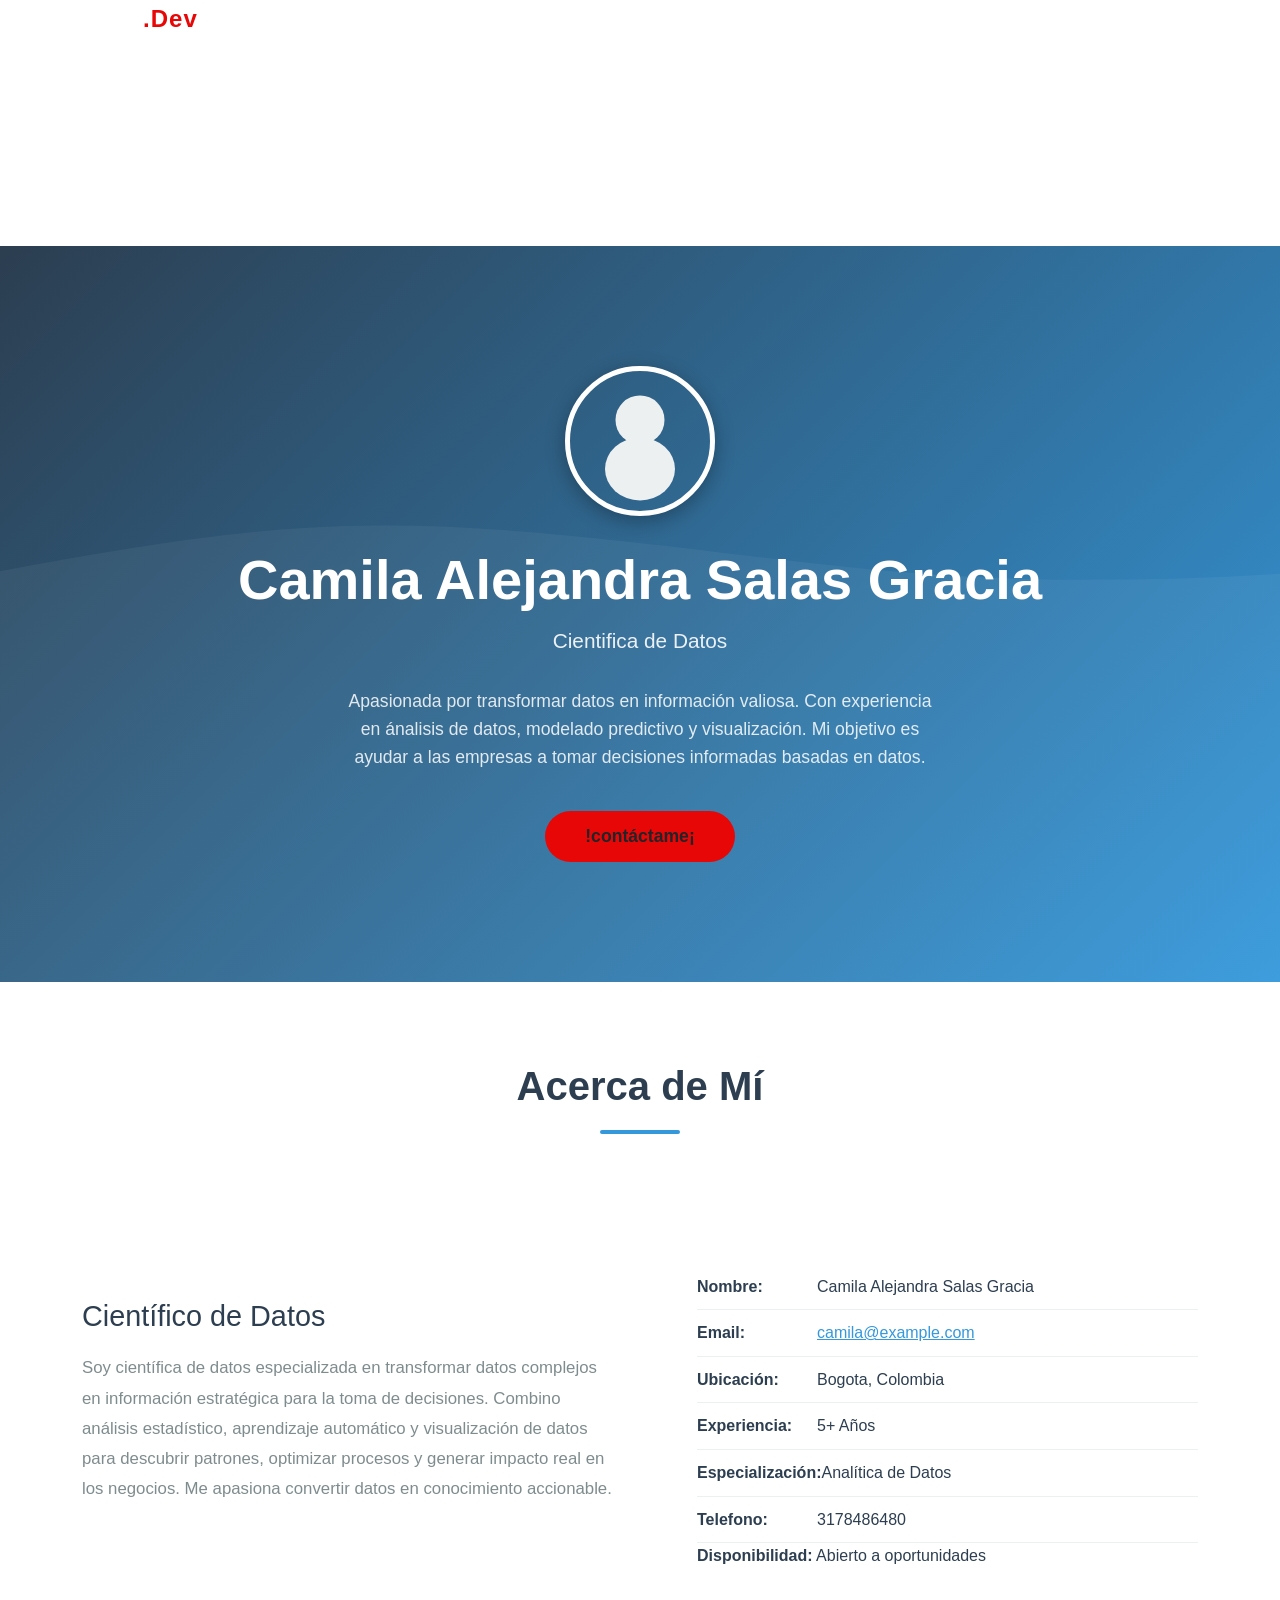
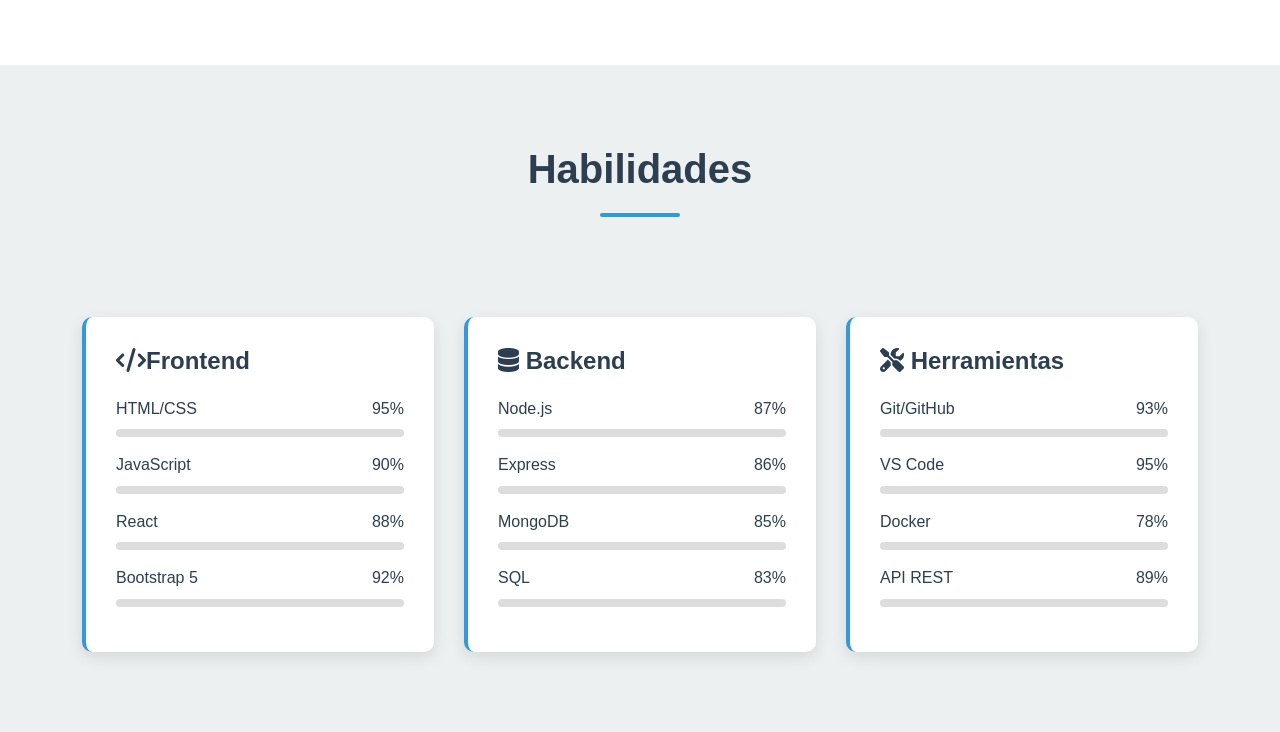
==== Portafolio/portafolio.html @ 2c5fccf3 "Fix. Actualización avances talleres 04/03/2026 18:20" ====
<!DOCTYPE html>
<html lang="es">
<head>
    <meta charset="UTF-8">
    <meta name="viewport" content="width=device-width, initial-scale=1.0">
    <title>Portafolio CV - Cientifico de Datos</title>
    
    <!-- Booststrap 5 css -->
    <link href="https://cdnjs.cloudflare.com/ajax/libs/bootstrap/5.3.0/css/bootstrap.min.css" rel="stylesheet"
     
   <!-- Font Awesome para iconos --> 
    <link href="https://cdnjs.cloudflare.com/ajax/libs/font-awesome/6.4.0/css/all.min.css" rel="stylesheet"
    
    <!-- Css Personalizado-->
    <link rel="stylesheet" href="styles-portafolio.css"
</head>
<body>
    <!--====================
    BARRA DE NAVEGACION
    ===========-->
    <nav class="navbar.navbar-expand-lg..navbar-dark">
            <div class="container-fluid">
              <a class="navbar-brand" href="#inicio">
                <i class="fas fa-code"></i> Camila <span>.Dev</span>
              </a>
              <button class="navbar-toggler" type="button" data-bs-toggle="collapse" data-bs-target="#navbarNav" aria-controls="navbarNav" aria-expanded="false" aria-label="Toggle navigation">
              <span class="navbar-toggler-icon"></span>
            </button>
           <div class="collapse.navbar-collapse" id="navbarNav">
            <ul class="navbar-nav ms-auto">
                <li class="nav-item">
                    <a href="#inicio" class="nav-link">Inicio</a>
                </li>
                <li class="nav-item">
                    <a href="#acerca" class="nav-link">Acerca de mi</a>
                </li>
                <li class="nav-item">
                    <a href="#habilidades" class="nav-link">Habilidades</a>
                </li>
                <li class="nav-item">
                    <a href="#experiencia" class="nav-link">Experiencia</a>
                </li>
                <li class="nav-item">
                    <a href="#contacto" class="nav-link">Contacto</a>
                </li>
            </ul>
           </div>
        </div>
    </nav>
    <!--====================
    SECCIÓN HEROE
    ===========-->
    <section class="hero" id="inicio">
        <div class="hero-content">
            <svg class="hero-image" viewBox="0 0 200 200" xmlns="http://www.w3.org/2000/svg">
                <rect class="200" height="200" fill="#3498db"/>
                <circle cx="100" cy="70" r="35" fill="#ecf0f1"/>
                <ellipse cx="100" cy="140" rx="50" ry="45" fill="#ecf0f1"/>
            </svg>
            <h1>Camila Alejandra Salas Gracia</h1>
            <p class="subtitle">Cientifica de Datos</p>
            <p class="description">
                Apasionada por transformar datos en información valiosa.
                Con experiencia en ánalisis de datos, modelado predictivo y visualización.
                Mi objetivo es ayudar a las empresas a tomar decisiones informadas basadas en datos.
            </p>
            <a href="#contacto" class="btn btn-primary-custom">!contáctame¡</a>
        </div>
    </section>
    <!-- ========================
     SECCIÓN ACERCA DE MI
    =============================-->
    <section id="acerca" class="about">
      <div class="container">
        <h2 class="section-title">Acerca de Mí</h2>
        <div class="about-content">
          <div class="about-text">
            <h3>Científico de Datos</h3>
            <p>
              Soy científica de datos especializada en transformar datos complejos en información estratégica para la toma de decisiones. Combino análisis estadístico, aprendizaje automático y visualización de datos para descubrir patrones, optimizar procesos y generar impacto real en los negocios. Me apasiona convertir datos en conocimiento accionable.
            </p>
          </div>
          <div>
            <ul class="info-list">
              <li><strong>Nombre:</strong> <span>Camila Alejandra Salas Gracia</span></li>
              <li>
                <strong>Email:</strong>
                <span
                  ><a
                    href="mailto:cami15032066@gmail.com"
                    style="color: var(--secondary-color)"
                    >camila@example.com</a
                  ></span
                >
              </li>
              <li><strong>Ubicación:</strong> <span>Bogota, Colombia</span></li>
              <li><strong>Experiencia:</strong> <span>5+ Años</span></li>
              <li>
                <strong>Especialización:</strong>
                <span>Analítica de Datos</span>
              </li>
              <li>
                <strong>Telefono:</strong> 
                <span>3178486480</span></li>
                </li>
                <strong>Disponibilidad:</strong>
                <span>Abierto a oportunidades</span>
              </li>
            </ul>
          </div>
        </div>
      </div>
    </section>

    <!-- ========================
     SECCIÓN HABILIDADES
    =============================-->
    <section id="habilidades" class="skills">
        <div class="container">
            <h2 class="section-title">Habilidades</h2>
            <div class="skills-grid">
                <!--Frontend-->
                <div class="skill-card" data-skill="frontend">
                    <h4><i class="fas fa-code"></i>Frontend</h4>
                    <div class="skill-item">
                        <div class="skill-name">
                            <span>HTML/CSS</span>
                            <span>95%</span>
                        </div>
                        <div class="skill-bar">
                            <div class="skill-progress" style="--target: 95%"></div>
                        </div>
                    </div>
                    <div class="skill-item">
                        <div class="skill-name">
                            <span>JavaScript</span>
                            <span>90%</span>
                        </div>
                        <div class="skill-bar">
                            <div class="skill-progress" style="--target: 90%"></div>
                        </div>
                    </div>
                    <div class="skill-item">
                        <div class="skill-name">
                            <span>React</span>
                            <span>88%</span>
                        </div>
                        <div class="skill-bar">
                            <div class="skill-progress" style="--target: 88%"></div>
                        </div>
                    </div>
                    <div class="skill-item">
                        <div class="skill-name">
                            <span>Bootstrap 5</span>
                            <span>92%</span>
                        </div>
                        <div class="skill-bar">
                            <div class="skill-progress" style="--target: 92%"></div>
                        </div>
                    </div>
                </div>

                <!--Backend-->
                <!-- Backend -->
                <div class="skill-card" data-skill="backend">
                    <h4><i class="fas fa-database"></i> Backend</h4>
                    <div class="skill-item">
                        <div class="skill-name">
                            <span>Node.js</span>
                            <span>87%</span>
                        </div>
                        <div class="skill-bar">
                            <div class="skill-progress" style="--target: 87%"></div>
                        </div>
                    </div>
                    <div class="skill-item">
                        <div class="skill-name">
                            <span>Express</span>
                            <span>86%</span>
                        </div>
                        <div class="skill-bar">
                            <div class="skill-progress" style="--target: 86%"></div>
                        </div>
                    </div>
                    <div class="skill-item">
                        <div class="skill-name">
                            <span>MongoDB</span>
                            <span>85%</span>
                        </div>
                        <div class="skill-bar">
                            <div class="skill-progress" style="--target: 85%"></div>
                        </div>
                    </div>
                    <div class="skill-item">
                        <div class="skill-name">
                            <span>SQL</span>
                            <span>83%</span>
                        </div>
                        <div class="skill-bar">
                            <div class="skill-progress" style="--target: 83%"></div>
                        </div>
                    </div>
                </div>

                <!-- Herramientas -->
                <div class="skill-card" data-skill="tools">
                    <h4><i class="fas fa-tools"></i> Herramientas</h4>
                    <div class="skill-item">
                        <div class="skill-name">
                            <span>Git/GitHub</span>
                            <span>93%</span>
                        </div>
                        <div class="skill-bar">
                            <div class="skill-progress" style="--target: 93%"></div>
                        </div>
                    </div>
                    <div class="skill-item">
                        <div class="skill-name">
                            <span>VS Code</span>
                            <span>95%</span>
                        </div>
                        <div class="skill-bar">
                            <div class="skill-progress" style="--target: 95%"></div>
                        </div>
                    </div>
                    <div class="skill-item">
                        <div class="skill-name">
                            <span>Docker</span>
                            <span>78%</span>
                        </div>
                        <div class="skill-bar">
                            <div class="skill-progress" style="--target: 78%"></div>
                        </div>
                    </div>
                    <div class="skill-item">
                        <div class="skill-name">
                            <span>API REST</span>
                            <span>89%</span>
                        </div>
                        <div class="skill-bar">
                            <div class="skill-progress" style="--target: 89%"></div>
                        </div>
                    </div>
                </div>
            </div>
        </div>
    </section>

    <!-- Bootstrap 5 JS -->
    <script src="https://cdnjs.cloudflare.com/ajax/libs/bootstrap/5.3.0/js/bootstrap.bundle.min.js"></script>
    <!-- Script Personalizado -->
    <script src="script-portafolio.js"></script>
 
  </body>
</html>
---- Portafolio/styles-portafolio.css ----
/*===========================
VARIABLES Y ESTILOS PEPRSONALIS¿ZADOS
=====================*/
:root{
    --primary-color:#2c3e50;
    --secondary-color:#3498db;
    --accent-color:#e80707;
    --light-bg:#ecf0f1;
    --text-dark:#2c3e50;
    --text-light:#7f8c8d;
}

*{
    margin:0;
    padding:0;
    box-sizing:border-box;
}

body{
    font-family: 'Segoe UI', Tahoma, Geneva, Verdana, sans-serif;
    color: var(--text-dark);
    line-height: 1.6;
}

/*=============
BARRA DE NAVEGACION
*/
.navbar{
    background: linear-gradient(135deg, var(--primary-color)0%, var(--secondary-color)100%);
    box-shadow: 0 2px 10px rgba(198, 152, 152, 0.1);
    position: sticky;
    top:0;
    z-index: 1000;
}

.navbar-brand{
    font-weight: 700;
    font-size: 1.5rem;
    color: white !important;
    letter-spacing: 1px;
}

.navbar-brand span{
    color: var(--accent-color);
}

.navbar-nav .nav-link{
    color: rgba(255,255,255,0.8) !important;
    margin-left: 1rem;
    font-weight: 500;
    transition: color 0.3s ease;
}

.navbar-nav .nav-link:hover{
    color: var(--accent-color) !important;
}

/*======================
SECCIÓN HEROE (PORTADA)
*/

.hero {
    background: linear-gradient(135deg, var(--primary-color) 0%, var(--secondary-color) 100%);
    color: white;
    padding: 120px 0;
    text-align: center;
    position: relative;
    overflow: hidden;
}

.hero::before {
    content: '';
    position: absolute;
    top: 0;
    left: 0;
    right: 0;
    bottom: 0;
    background: url('data:image/svg+xml,<svg xmlns="http://www.w3.org/2000/svg" viewBox="0 0 1440 320"><path fill="rgba(255,255,255,0.1)" fill-opacity="1" d="M0,96L48,112C96,128,192,160,288,160C384,160,480,128,576,122.7C672,117,768,139,864,144C960,149,1056,139,1152,128C1248,117,1344,107,1392,101.3L1440,96L1440,320L1392,320C1344,320,1248,320,1152,320C1056,320,960,320,864,320C768,320,672,320,576,320C480,320,384,320,288,320C192,320,96,320,48,320L0,320Z"></path></svg>') no-repeat bottom;
    background-size: cover;
    opacity: 0.5;
}

.hero-content {
    position: relative;
    z-index: 2;
}

.hero-image {
    width: 150px;
    height: 150px;
    border-radius: 50%;
    border: 5px solid white;
    margin: 0 auto 30px;
    object-fit: cover;
    box-shadow: 0 5px 20px rgba(0, 0, 0, 0.3);
    animation: slideDown 0.8s ease-out;
}

.hero h1 {
    font-size: 3.5rem;
    font-weight: 700;
    margin-bottom: 10px;
    animation: slideDown 0.8s ease-out 0.2s backwards;
}

.hero .subtitle {
    font-size: 1.3rem;
    color: rgba(255, 255, 255, 0.9);
    margin-bottom: 30px;
    animation: slideDown 0.8s ease-out 0.4s backwards;
}

.hero .description {
    font-size: 1.1rem;
    max-width: 600px;
    margin: 0 auto 40px;
    color: rgba(255, 255, 255, 0.85);
    animation: slideDown 0.8s ease-out 0.6s backwards;
}

.btn-primary-custom {
    background-color: var(--accent-color);
    border: none;
    padding: 12px 40px;
    font-size: 1.1rem;
    font-weight: 600;
    border-radius: 50px;
    transition: all 0.3s ease;
    animation: slideDown 0.8s ease-out 0.8s backwards;
}

.btn-primary-custom:hover {
    background-color: #c0392b;
    transform: translateY(-3px);
    box-shadow: 0 10px 20px rgba(0, 0, 0, 0.2);
}
/* ===============================
   ANIMACIONES
   =============================== */
@keyframes slideDown {
    from {
        opacity: 0;
        transform: translateY(-30px);
    }
    to {
        opacity: 1;
        transform: translateY(0);
    }
}

@keyframes fadeInUp {
    from {
        opacity: 0;
        transform: translateY(30px);
    }
    to {
        opacity: 1;
        transform: translateY(0);
    }
}

.fade-in-up {
    animation: fadeInUp 0.8s ease-out;
}

/* ===============================
   SECCIÓN ACERCA DE MI
   =============================== */
   .about{
    padding: 80px 0;
    background-color: #fff;
   }

   .section-title{
    font-size: 2.5rem;
    font-weight: 700;
    margin-bottom: 100px;
    color:var(--primary-color );
    position:relative;
    text-align: center;
   }

   .section-title::after{
    content:'';
    display: block;
    width: 80px;
    height: 4px;
    background-color: var(--secondary-color);
    margin:20px auto 0;
    border-radius: 2px;
   }

   .about-content{
   display: grid;
   grid-template-columns: 1fr 1fr;
   gap:50px;
   align-items: center;
   }

   .about-text h3{
    font-size: 1.8rem;
    color: var(--primary-color);
    margin-bottom: 20px;
   }

   .about-text p{
    font-size: 1.05rem;
    color: var(--text-light);
    margin-bottom: 15px;
    line-height: 1.8;
   }

   .info-list{
    list-style: none;
    margin-top: 30px;
   }

   .info-list li{
  padding: 10px 0;
  border-bottom: 1px solid var(--light-bg  );
  display: flex;
    align-items: center;
   }

   .info-list li:last-child{
    border-bottom: none;
   }

   .info-list strong{
    color:var(--primary-color);
    min-width: 120px;
   }

   /* ===============================
   SECCIÓN HABILIDADES
   =============================== */
.skills {
    padding: 80px 0;
    background-color: var(--light-bg);
}

.skills-grid {
    display: grid;
    grid-template-columns: repeat(auto-fit, minmax(250px, 1fr));
    gap: 30px;
}

.skill-card {
    background: white;
    padding: 30px;
    border-radius: 10px;
    box-shadow: 0 5px 15px rgba(0, 0, 0, 0.1);
    transition: all 0.3s ease;
    border-left: 4px solid var(--secondary-color);
}

.skill-card:hover {
    transform: translateY(-10px);
    box-shadow: 0 15px 30px rgba(0, 0, 0, 0.15);
}

.skill-card h4 {
    color: var(--primary-color);
    margin-bottom: 20px;
    font-weight: 600;
}

.skill-item {
    margin-bottom: 15px;
}

.skill-name {
    display: flex;
    justify-content: space-between;
    margin-bottom: 8px;
    font-weight: 500;
    color: var(--text-dark);
}

.skill-bar {
    background-color: #ddd;
    height: 8px;
    border-radius: 10px;
    overflow: hidden;
}

.skill-progress {
    height: 100%;
    background: linear-gradient(90deg, var(--secondary-color), var(--accent-color));
    width: 0%;
    transition: width 1s ease;
    border-radius: 10px;
}
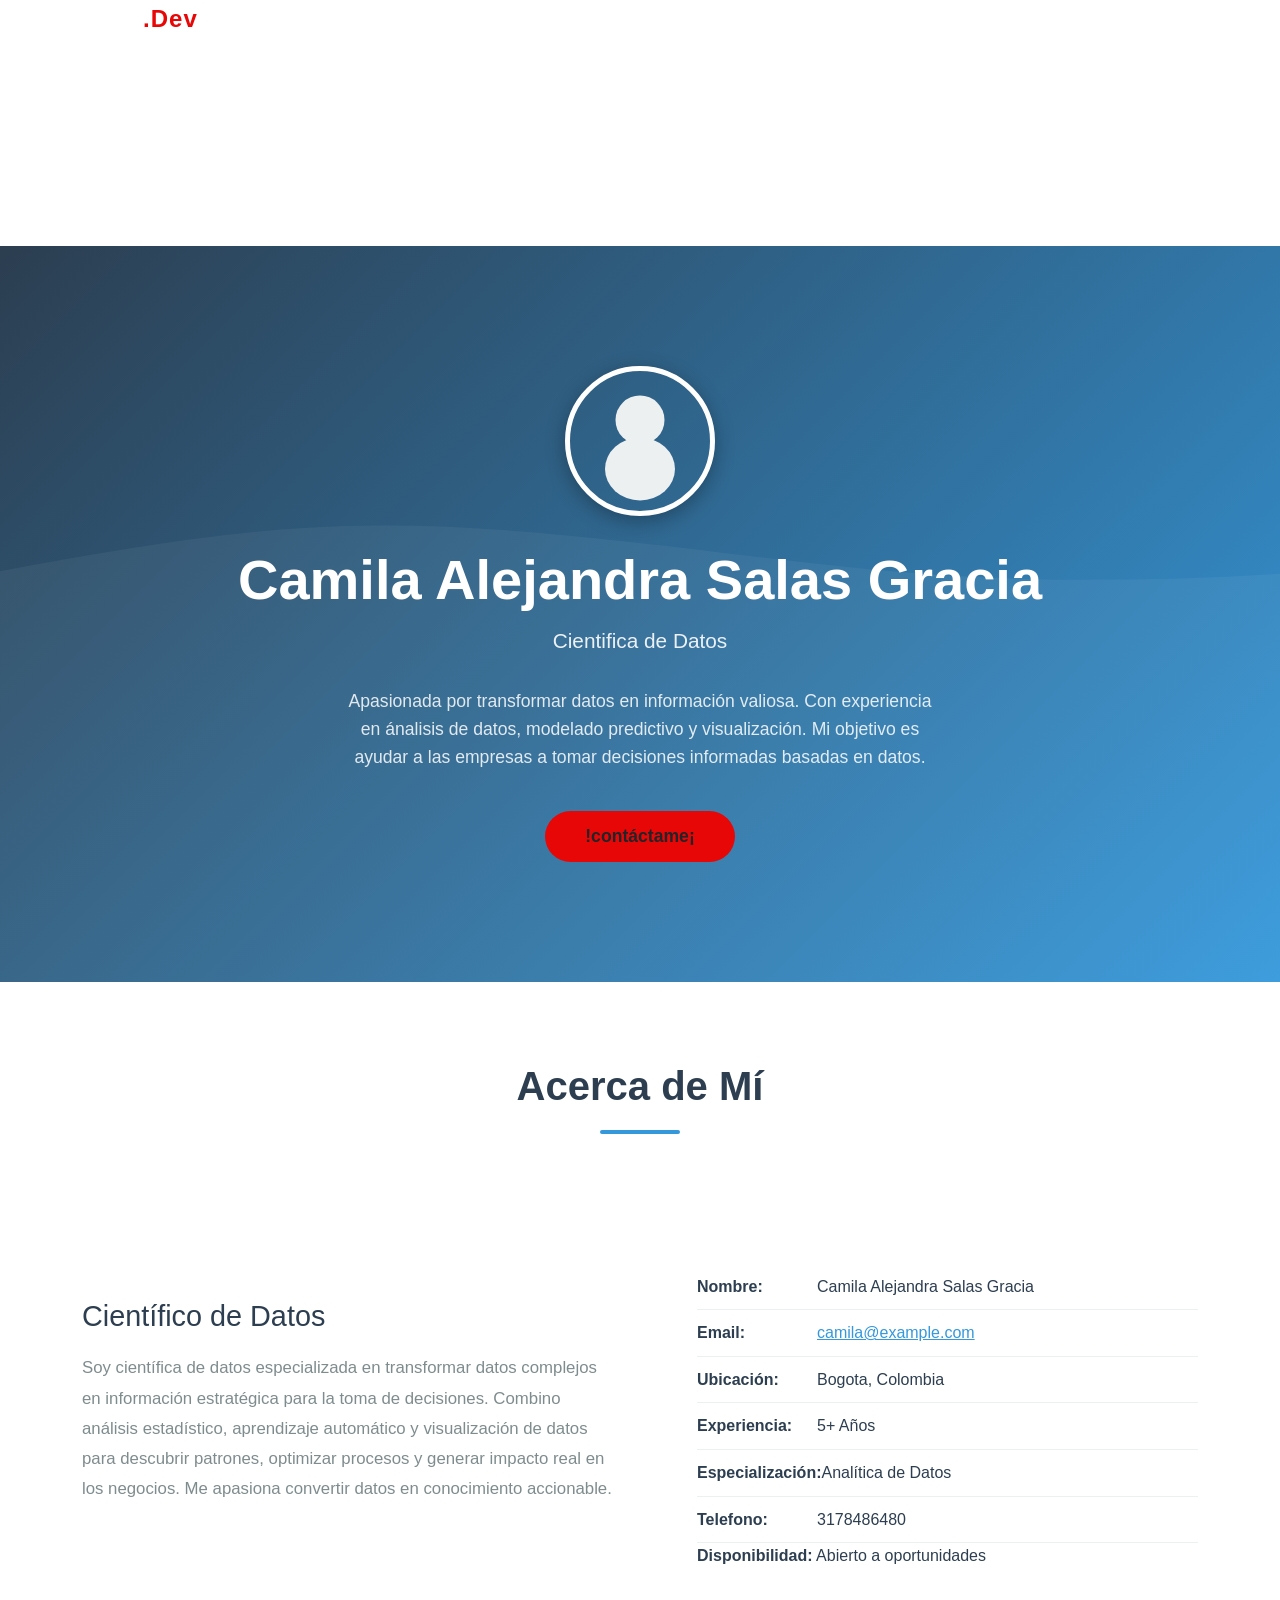
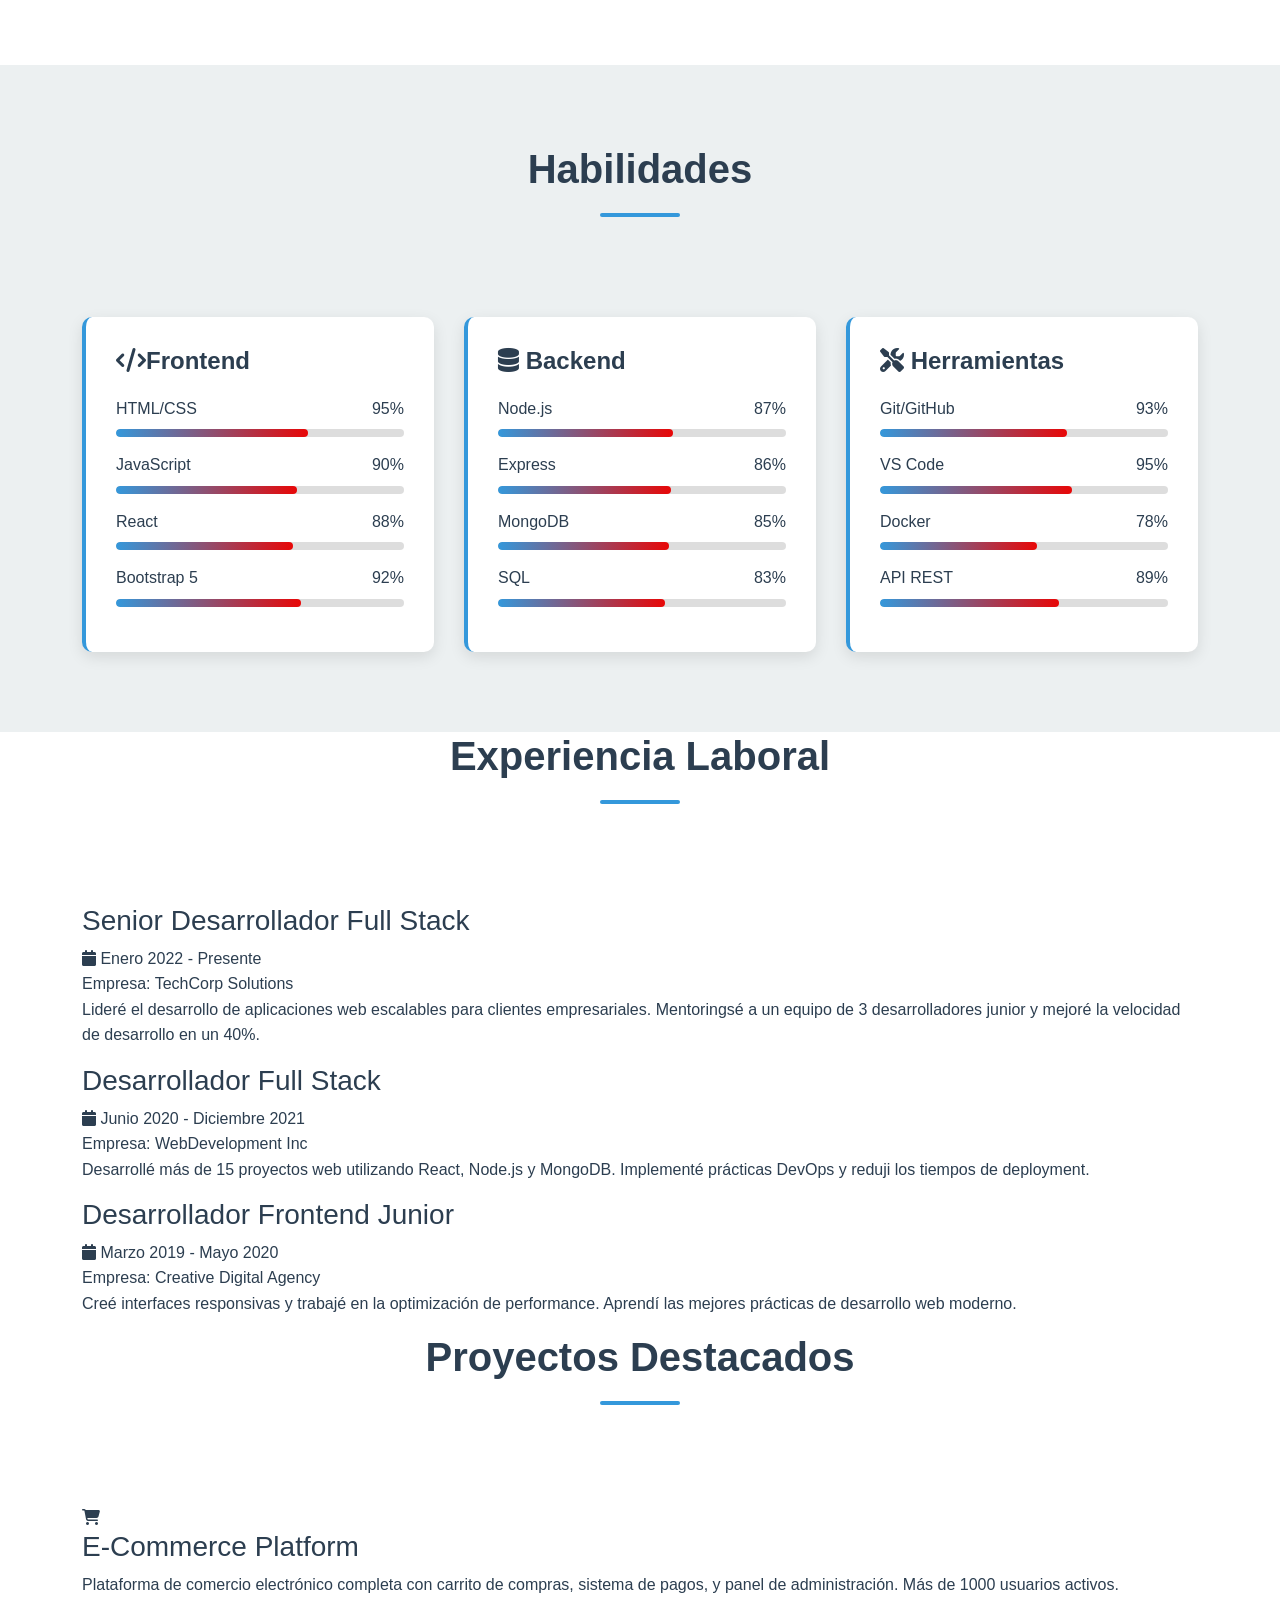
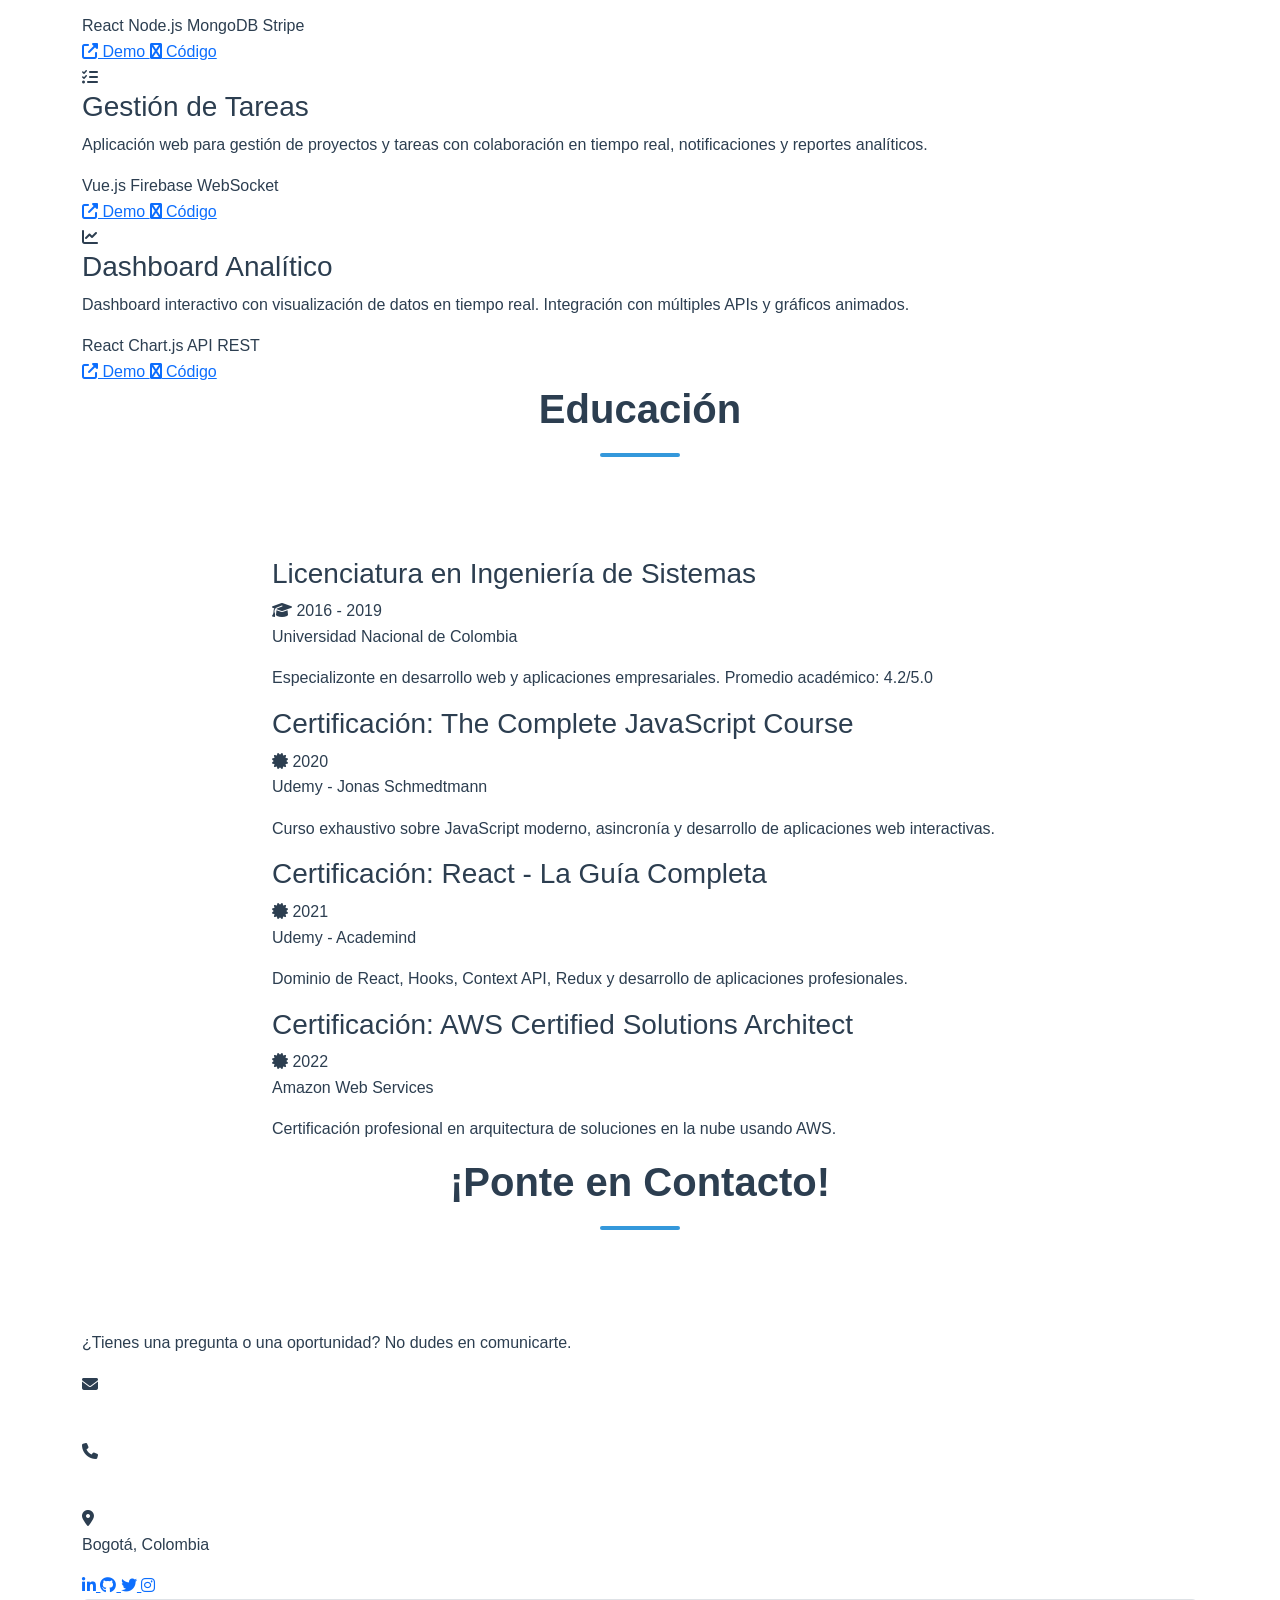
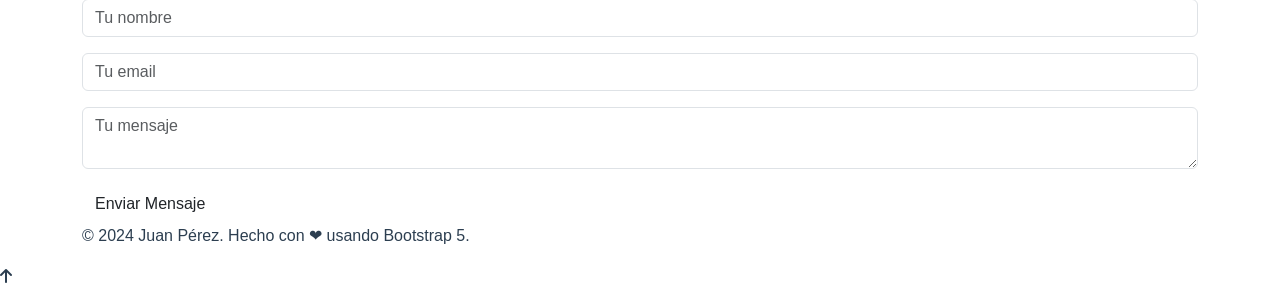
==== commit 98d8e243: "FIX: Actualización retoques Bootstrap y Portafolio 07/03/2026 12:41" ====
--- a/Portafolio/portafolio.html
+++ b/Portafolio/portafolio.html
@@ -4,15 +4,22 @@
     <meta charset="UTF-8">
     <meta name="viewport" content="width=device-width, initial-scale=1.0">
     <title>Portafolio CV - Cientifico de Datos</title>
+
+    <!--Bootstrap 5 CSS-->
+    <link
+      href="https://cdnjs.cloudflare.com/ajax/libs/bootstrap/5.3.0/css/bootstrap.min.css"
+      rel="stylesheet"
+    />
+
+    <!--Font Awesome CSS-->
+    <link
+      href="https://cdnjs.cloudflare.com/ajax/libs/font-awesome/6.4.0/css/all.min.css"
+      rel="stylesheet"
+    />
+
+    <!--Css Personalizado-->
+    <link href="styles-portafolio.css" rel="stylesheet" />
     
-    <!-- Booststrap 5 css -->
-    <link href="https://cdnjs.cloudflare.com/ajax/libs/bootstrap/5.3.0/css/bootstrap.min.css" rel="stylesheet"
-     
-   <!-- Font Awesome para iconos --> 
-    <link href="https://cdnjs.cloudflare.com/ajax/libs/font-awesome/6.4.0/css/all.min.css" rel="stylesheet"
-    
-    <!-- Css Personalizado-->
-    <link rel="stylesheet" href="styles-portafolio.css"
 </head>
 <body>
     <!--====================
@@ -250,6 +257,505 @@
     <script src="https://cdnjs.cloudflare.com/ajax/libs/bootstrap/5.3.0/js/bootstrap.bundle.min.js"></script>
     <!-- Script Personalizado -->
     <script src="script-portafolio.js"></script>
- 
+
+    <!-- ===============================
+         SECCIÓN EXPERIENCIA
+         =============================== -->
+    <section id="experiencia" class="experience">
+        <div class="container">
+            <h2 class="section-title">Experiencia Laboral</h2>
+            <div class="timeline">
+                <!-- Experiencia 1 -->
+                <div class="timeline-item">
+                    <div class="timeline-content">
+                        <h3>Senior Desarrollador Full Stack</h3>
+                        <div class="timeline-date">
+                            <i class="fas fa-calendar"></i> Enero 2022 - Presente
+                        </div>
+                        <p class="timeline-description">
+                            Empresa: TechCorp Solutions<br>
+                            Lideré el desarrollo de aplicaciones web escalables para clientes empresariales. 
+                            Mentoringsé a un equipo de 3 desarrolladores junior y mejoré la velocidad de desarrollo en un 40%.
+                        </p>
+                    </div>
+                </div>
+
+                <!-- Experiencia 2 -->
+                <div class="timeline-item">
+                    <div class="timeline-content">
+                        <h3>Desarrollador Full Stack</h3>
+                        <div class="timeline-date">
+                            <i class="fas fa-calendar"></i> Junio 2020 - Diciembre 2021
+                        </div>
+                        <p class="timeline-description">
+                            Empresa: WebDevelopment Inc<br>
+                            Desarrollé más de 15 proyectos web utilizando React, Node.js y MongoDB. 
+                            Implementé prácticas DevOps y reduji los tiempos de deployment.
+                        </p>
+                    </div>
+                </div>
+
+                <!-- Experiencia 3 -->
+                <div class="timeline-item">
+                    <div class="timeline-content">
+                        <h3>Desarrollador Frontend Junior</h3>
+                        <div class="timeline-date">
+                            <i class="fas fa-calendar"></i> Marzo 2019 - Mayo 2020
+                        </div>
+                        <p class="timeline-description">
+                            Empresa: Creative Digital Agency<br>
+                            Creé interfaces responsivas y trabajé en la optimización de performance. 
+                            Aprendí las mejores prácticas de desarrollo web moderno.
+                        </p>
+                    </div>
+                </div>
+            </div>
+        </div>
+    </section>
+
+    <!-- ===============================
+         SECCIÓN PROYECTOS
+         =============================== -->
+    <section id="proyectos" class="projects">
+        <div class="container">
+            <h2 class="section-title">Proyectos Destacados</h2>
+            <div class="projects-grid">
+                <!-- Proyecto 1 -->
+                <div class="project-card fade-in-up">
+                    <div class="project-image">
+                        <i class="fas fa-shopping-cart"></i>
+                    </div>
+                    <div class="project-content">
+                        <h3>E-Commerce Platform</h3>
+                        <p>
+                            Plataforma de comercio electrónico completa con carrito de compras, 
+                            sistema de pagos, y panel de administración. Más de 1000 usuarios activos.
+                        </p>
+                        <div class="project-tags">
+                            <span class="tag">React</span>
+                            <span class="tag">Node.js</span>
+                            <span class="tag">MongoDB</span>
+                            <span class="tag">Stripe</span>
+                        </div>
+                        <div class="project-links">
+                            <a href="#" title="Ver proyecto">
+                                <i class="fas fa-external-link-alt"></i> Demo
+                            </a>
+                            <a href="#" title="Ver código">
+                                <i class="fas fa-github"></i> Código
+                            </a>
+                        </div>
+                    </div>
+                </div>
+
+                <!-- Proyecto 2 -->
+                <div class="project-card fade-in-up">
+                    <div class="project-image">
+                        <i class="fas fa-tasks"></i>
+                    </div>
+                    <div class="project-content">
+                        <h3>Gestión de Tareas</h3>
+                        <p>
+                            Aplicación web para gestión de proyectos y tareas con colaboración en tiempo real, 
+                            notificaciones y reportes analíticos.
+                        </p>
+                        <div class="project-tags">
+                            <span class="tag">Vue.js</span>
+                            <span class="tag">Firebase</span>
+                            <span class="tag">WebSocket</span>
+                        </div>
+                        <div class="project-links">
+                            <a href="#" title="Ver proyecto">
+                                <i class="fas fa-external-link-alt"></i> Demo
+                            </a>
+                            <a href="#" title="Ver código">
+                                <i class="fas fa-github"></i> Código
+                            </a>
+                        </div>
+                    </div>
+                </div>
+
+                <!-- Proyecto 3 -->
+                <div class="project-card fade-in-up">
+                    <div class="project-image">
+                        <i class="fas fa-chart-line"></i>
+                    </div>
+                    <div class="project-content">
+                        <h3>Dashboard Analítico</h3>
+                        <p>
+                            Dashboard interactivo con visualización de datos en tiempo real. 
+                            Integración con múltiples APIs y gráficos animados.
+                        </p>
+                        <div class="project-tags">
+                            <span class="tag">React</span>
+                            <span class="tag">Chart.js</span>
+                            <span class="tag">API REST</span>
+                        </div>
+                        <div class="project-links">
+                            <a href="#" title="Ver proyecto">
+                                <i class="fas fa-external-link-alt"></i> Demo
+                            </a>
+                            <a href="#" title="Ver código">
+                                <i class="fas fa-github"></i> Código
+                            </a>
+                        </div>
+                    </div>
+                </div>
+            </div>
+        </div>
+    </section>
+
+    <!-- ===============================
+         SECCIÓN EDUCACIÓN
+         =============================== -->
+    <section id="educacion" class="education">
+        <div class="container">
+            <h2 class="section-title">Educación</h2>
+            <div class="row">
+                <div class="col-lg-8 mx-auto">
+                    <!-- Educación 1 -->
+                    <div class="education-item">
+                        <h3>Licenciatura en Ingeniería de Sistemas</h3>
+                        <div class="education-date">
+                            <i class="fas fa-graduation-cap"></i> 2016 - 2019
+                        </div>
+                        <p class="education-school">Universidad Nacional de Colombia</p>
+                        <p>
+                            Especializonte en desarrollo web y aplicaciones empresariales. 
+                            Promedio académico: 4.2/5.0
+                        </p>
+                    </div>
+
+                    <!-- Educación 2 -->
+                    <div class="education-item">
+                        <h3>Certificación: The Complete JavaScript Course</h3>
+                        <div class="education-date">
+                            <i class="fas fa-certificate"></i> 2020
+                        </div>
+                        <p class="education-school">Udemy - Jonas Schmedtmann</p>
+                        <p>
+                            Curso exhaustivo sobre JavaScript moderno, asincronía y desarrollo de aplicaciones web interactivas.
+                        </p>
+                    </div>
+
+                    <!-- Educación 3 -->
+                    <div class="education-item">
+                        <h3>Certificación: React - La Guía Completa</h3>
+                        <div class="education-date">
+                            <i class="fas fa-certificate"></i> 2021
+                        </div>
+                        <p class="education-school">Udemy - Academind</p>
+                        <p>
+                            Dominio de React, Hooks, Context API, Redux y desarrollo de aplicaciones profesionales.
+                        </p>
+                    </div>
+
+                    <!-- Educación 4 -->
+                    <div class="education-item">
+                        <h3>Certificación: AWS Certified Solutions Architect</h3>
+                        <div class="education-date">
+                            <i class="fas fa-certificate"></i> 2022
+                        </div>
+                        <p class="education-school">Amazon Web Services</p>
+                        <p>
+                            Certificación profesional en arquitectura de soluciones en la nube usando AWS.
+                        </p>
+                    </div>
+                </div>
+            </div>
+        </div>
+    </section>
+
+    <!-- ===============================
+         SECCIÓN CONTACTO
+         =============================== -->
+    <section id="contacto" class="contact">
+        <div class="container">
+            <h2 class="section-title">¡Ponte en Contacto!</h2>
+            <p>¿Tienes una pregunta o una oportunidad? No dudes en comunicarte.</p>
+
+            <div class="contact-info">
+                <div class="contact-info-item">
+                    <i class="fas fa-envelope"></i>
+                    <p><a href="mailto:juan@example.com" style="color: white;">juan@example.com</a></p>
+                </div>
+                <div class="contact-info-item">
+                    <i class="fas fa-phone"></i>
+                    <p><a href="tel:+573001234567" style="color: white;">+57 300 123 4567</a></p>
+                </div>
+                <div class="contact-info-item">
+                    <i class="fas fa-map-marker-alt"></i>
+                    <p>Bogotá, Colombia</p>
+                </div>
+            </div>
+
+            <div class="social-links">
+                <a href="#" title="LinkedIn" class="social-link">
+                    <i class="fab fa-linkedin-in"></i>
+                </a>
+                <a href="#" title="GitHub" class="social-link">
+                    <i class="fab fa-github"></i>
+                </a>
+                <a href="#" title="Twitter" class="social-link">
+                    <i class="fab fa-twitter"></i>
+                </a>
+                <a href="#" title="Instagram" class="social-link">
+                    <i class="fab fa-instagram"></i>
+                </a>
+            </div>
+
+            <div class="contact-form">
+                <form id="contactForm">
+                    <div class="mb-3">
+                        <input 
+                            type="text" 
+                            class="form-control" 
+                            id="name" 
+                            placeholder="Tu nombre"
+                            required
+                        >
+                    </div>
+                    <div class="mb-3">
+                        <input 
+                            type="email" 
+                            class="form-control" 
+                            id="email" 
+                            placeholder="Tu email"
+                            required
+                        >
+                    </div>
+                    <div class="mb-3">
+                        <textarea 
+                            class="form-control" 
+                            id="message" 
+                            placeholder="Tu mensaje"
+                            required
+                        ></textarea>
+                    </div>
+                    <button type="submit" class="btn btn-submit">Enviar Mensaje</button>
+                </form>
+            </div>
+        </div>
+    </section>
+
+    <!-- ===============================
+         FOOTER
+         =============================== -->
+    <footer>
+        <div class="container">
+            <p>
+                &copy; 2024 Juan Pérez. Hecho con <span class="heart">❤</span> usando Bootstrap 5.
+            </p>
+        </div>
+    </footer>
+
+    <!-- Back to Top Button -->
+    <div class="back-to-top" id="backToTop">
+        <i class="fas fa-arrow-up"></i>
+    </div>
+
+    <!-- Bootstrap 5 JS -->
+    <script src="https://cdnjs.cloudflare.com/ajax/libs/bootstrap/5.3.0/js/bootstrap.bundle.min.js"></script>
+
+    <!-- JavaScript Personalizado -->
+    <script>
+        // ===============================
+        // VARIABLES GLOBALES
+        // ===============================
+        const backToTopBtn = document.getElementById('backToTop');
+        const skillProgressBars = document.querySelectorAll('.skill-progress');
+        const contactForm = document.getElementById('contactForm');
+
+        // ===============================
+        // BACK TO TOP BUTTON
+        // ===============================
+        window.addEventListener('scroll', () => {
+            if (window.pageYOffset > 300) {
+                backToTopBtn.classList.add('show');
+            } else {
+                backToTopBtn.classList.remove('show');
+            }
+        });
+
+        backToTopBtn.addEventListener('click', () => {
+            window.scrollTo({
+                top: 0,
+                behavior: 'smooth'
+            });
+        });
+
+        // ===============================
+        // ANIMACIÓN DE BARRAS DE HABILIDADES
+        // ===============================
+        const observerOptions = {
+            threshold: 0.5,
+            rootMargin: '0px 0px -100px 0px'
+        };
+
+        const observer = new IntersectionObserver((entries) => {
+            entries.forEach(entry => {
+                if (entry.isIntersecting) {
+                    const progressBar = entry.target;
+                    const targetWidth = progressBar.style.getPropertyValue('--target') || '0';
+                    
+                    // Animar la barra
+                    let currentWidth = 0;
+                    const increment = parseFloat(targetWidth) / 50;
+                    const interval = setInterval(() => {
+                        currentWidth += increment;
+                        if (currentWidth >= parseFloat(targetWidth)) {
+                            currentWidth = parseFloat(targetWidth);
+                            clearInterval(interval);
+                        }
+                        progressBar.style.width = currentWidth + '%';
+                    }, 20);
+                    
+                    observer.unobserve(progressBar);
+                }
+            });
+        }, observerOptions);
+
+        skillProgressBars.forEach(bar => {
+            bar.style.width = '0%';
+            observer.observe(bar);
+        });
+
+        // ===============================
+        // FORMULARIO DE CONTACTO
+        // ===============================
+        contactForm.addEventListener('submit', (e) => {
+            e.preventDefault();
+
+            const name = document.getElementById('name').value;
+            const email = document.getElementById('email').value;
+            const message = document.getElementById('message').value;
+
+            // Validación básica
+            if (!name || !email || !message) {
+                mostrarAlerta('Por favor completa todos los campos', 'warning');
+                return;
+            }
+
+            // Validar email
+            const emailRegex = /^[^\s@]+@[^\s@]+\.[^\s@]+$/;
+            if (!emailRegex.test(email)) {
+                mostrarAlerta('Por favor ingresa un email válido', 'warning');
+                return;
+            }
+
+            // Simular envío de email
+            const btnSubmit = contactForm.querySelector('.btn-submit');
+            const textOriginal = btnSubmit.textContent;
+            btnSubmit.textContent = 'Enviando...';
+            btnSubmit.disabled = true;
+
+            setTimeout(() => {
+                mostrarAlerta('¡Mensaje enviado exitosamente! Nos pondremos en contacto pronto.', 'success');
+                contactForm.reset();
+                btnSubmit.textContent = textOriginal;
+                btnSubmit.disabled = false;
+            }, 1500);
+        });
+
+        // ===============================
+        // FUNCIÓN PARA MOSTRAR ALERTAS
+        // ===============================
+        function mostrarAlerta(mensaje, tipo = 'info') {
+            const alertDiv = document.createElement('div');
+            alertDiv.className = `alert alert-${tipo} alert-dismissible fade show position-fixed`;
+            alertDiv.style.cssText = `
+                top: 100px;
+                right: 20px;
+                z-index: 5000;
+                min-width: 300px;
+            `;
+            alertDiv.textContent = mensaje;
+            alertDiv.innerHTML += '<button type="button" class="btn-close" data-bs-dismiss="alert"></button>';
+
+            document.body.appendChild(alertDiv);
+
+            setTimeout(() => {
+                alertDiv.remove();
+            }, 4000);
+        }
+
+        // ===============================
+        // EFECTO DE FADE-IN AL SCROLL
+        // =============================== */
+        const fadeElements = document.querySelectorAll('.fade-in-up');
+        const fadeObserver = new IntersectionObserver((entries) => {
+            entries.forEach(entry => {
+                if (entry.isIntersecting) {
+                    entry.target.style.opacity = '1';
+                    fadeObserver.unobserve(entry.target);
+                }
+            });
+        }, { threshold: 0.1 });
+
+        fadeElements.forEach(el => {
+            el.style.opacity = '0';
+            el.style.transition = 'opacity 0.8s ease';
+            fadeObserver.observe(el);
+        });
+
+        // ===============================
+        // ACTIVE LINK EN NAVEGACIÓN
+        // ===============================
+        const navLinks = document.querySelectorAll('.navbar-nav .nav-link');
+        const sections = document.querySelectorAll('section[id]');
+
+        window.addEventListener('scroll', () => {
+            let current = '';
+            
+            sections.forEach(section => {
+                const sectionTop = section.offsetTop;
+                const sectionHeight = section.clientHeight;
+                
+                if (window.pageYOffset >= sectionTop - 200) {
+                    current = section.getAttribute('id');
+                }
+            });
+
+            navLinks.forEach(link => {
+                link.classList.remove('active');
+                if (link.getAttribute('href').slice(1) === current) {
+                    link.classList.add('active');
+                }
+            });
+        });
+
+        // ===============================
+        // CERRAR MENÚ MÓVIL AL HACER CLICK
+        // ===============================
+        const navbarToggler = document.querySelector('.navbar-toggler');
+        const navbarCollapse = document.querySelector('.navbar-collapse');
+
+        navLinks.forEach(link => {
+            link.addEventListener('click', () => {
+                if (navbarCollapse.classList.contains('show')) {
+                    navbarToggler.click();
+                }
+            });
+        });
+
+        // ===============================
+        // ANIMACIÓN DE ELEMENTOS AL CARGAR
+        // ===============================
+        window.addEventListener('load', () => {
+            document.body.style.opacity = '0';
+            document.body.style.transition = 'opacity 0.5s ease';
+            
+            setTimeout(() => {
+                document.body.style.opacity = '1';
+            }, 100);
+        });
+
+        // ===============================
+        // LOG EN LA CONSOLA
+        // ===============================
+        console.log('%cBienvenido a mi portafolio', 'font-size: 20px; color: #3498db; font-weight: bold;');
+        console.log('%c¿Te interesa trabajar juntos? Ponte en contacto conmigo', 'font-size: 14px; color: #e74c3c;');
+    </script>
+
   </body>
 </html>
--- a/Portafolio/styles-portafolio.css
+++ b/Portafolio/styles-portafolio.css
@@ -290,4 +290,17 @@
     width: 0%;
     transition: width 1s ease;
     border-radius: 10px;
-}+}
+/* ========================================
+   EFECTO GLOW EN REDES SOCIALES
+   ======================================== */
+
+.social-links a {
+    position: relative;
+    box-shadow: 0 0 20px rgba(0, 0, 0, 0);
+    transition: all 0.3s ease;
+}
+
+.social-links a:hover {
+    box-shadow: 0 0 30px rgba(255, 255, 255, 0.3);
+}
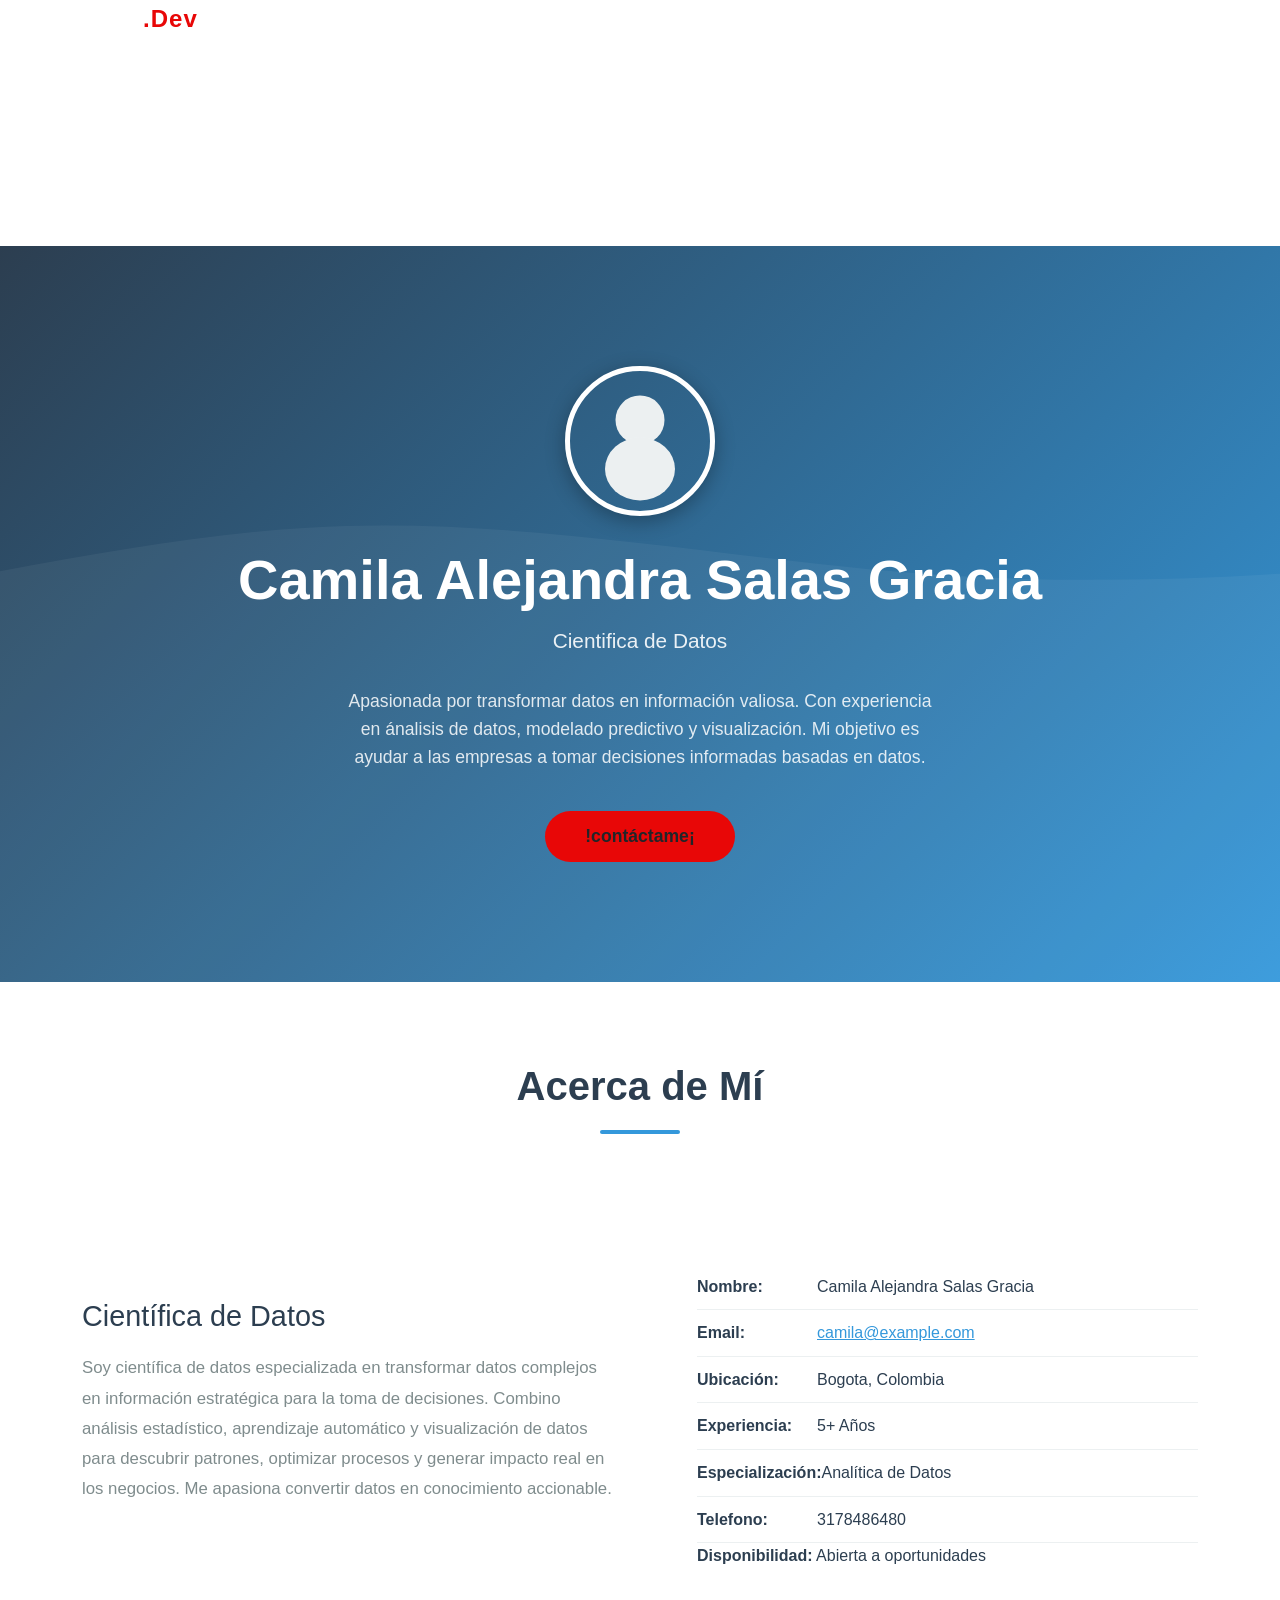
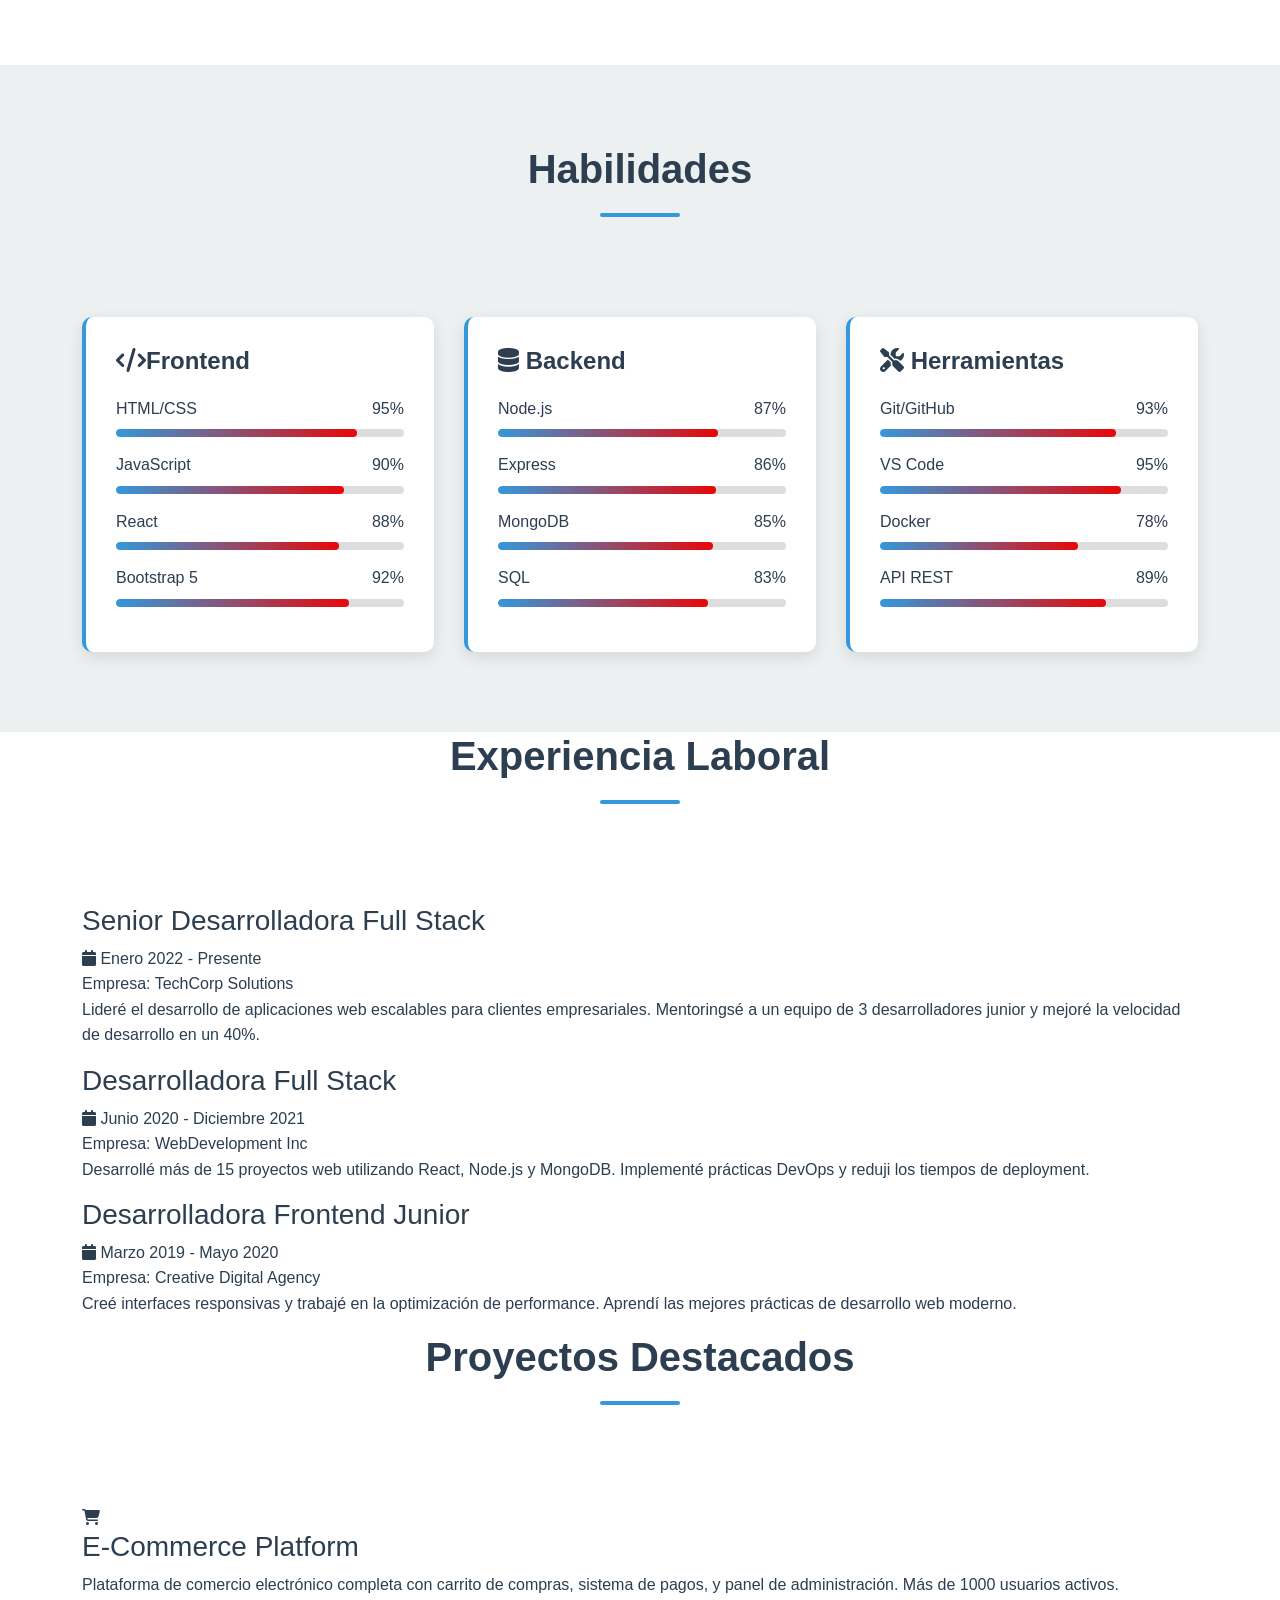
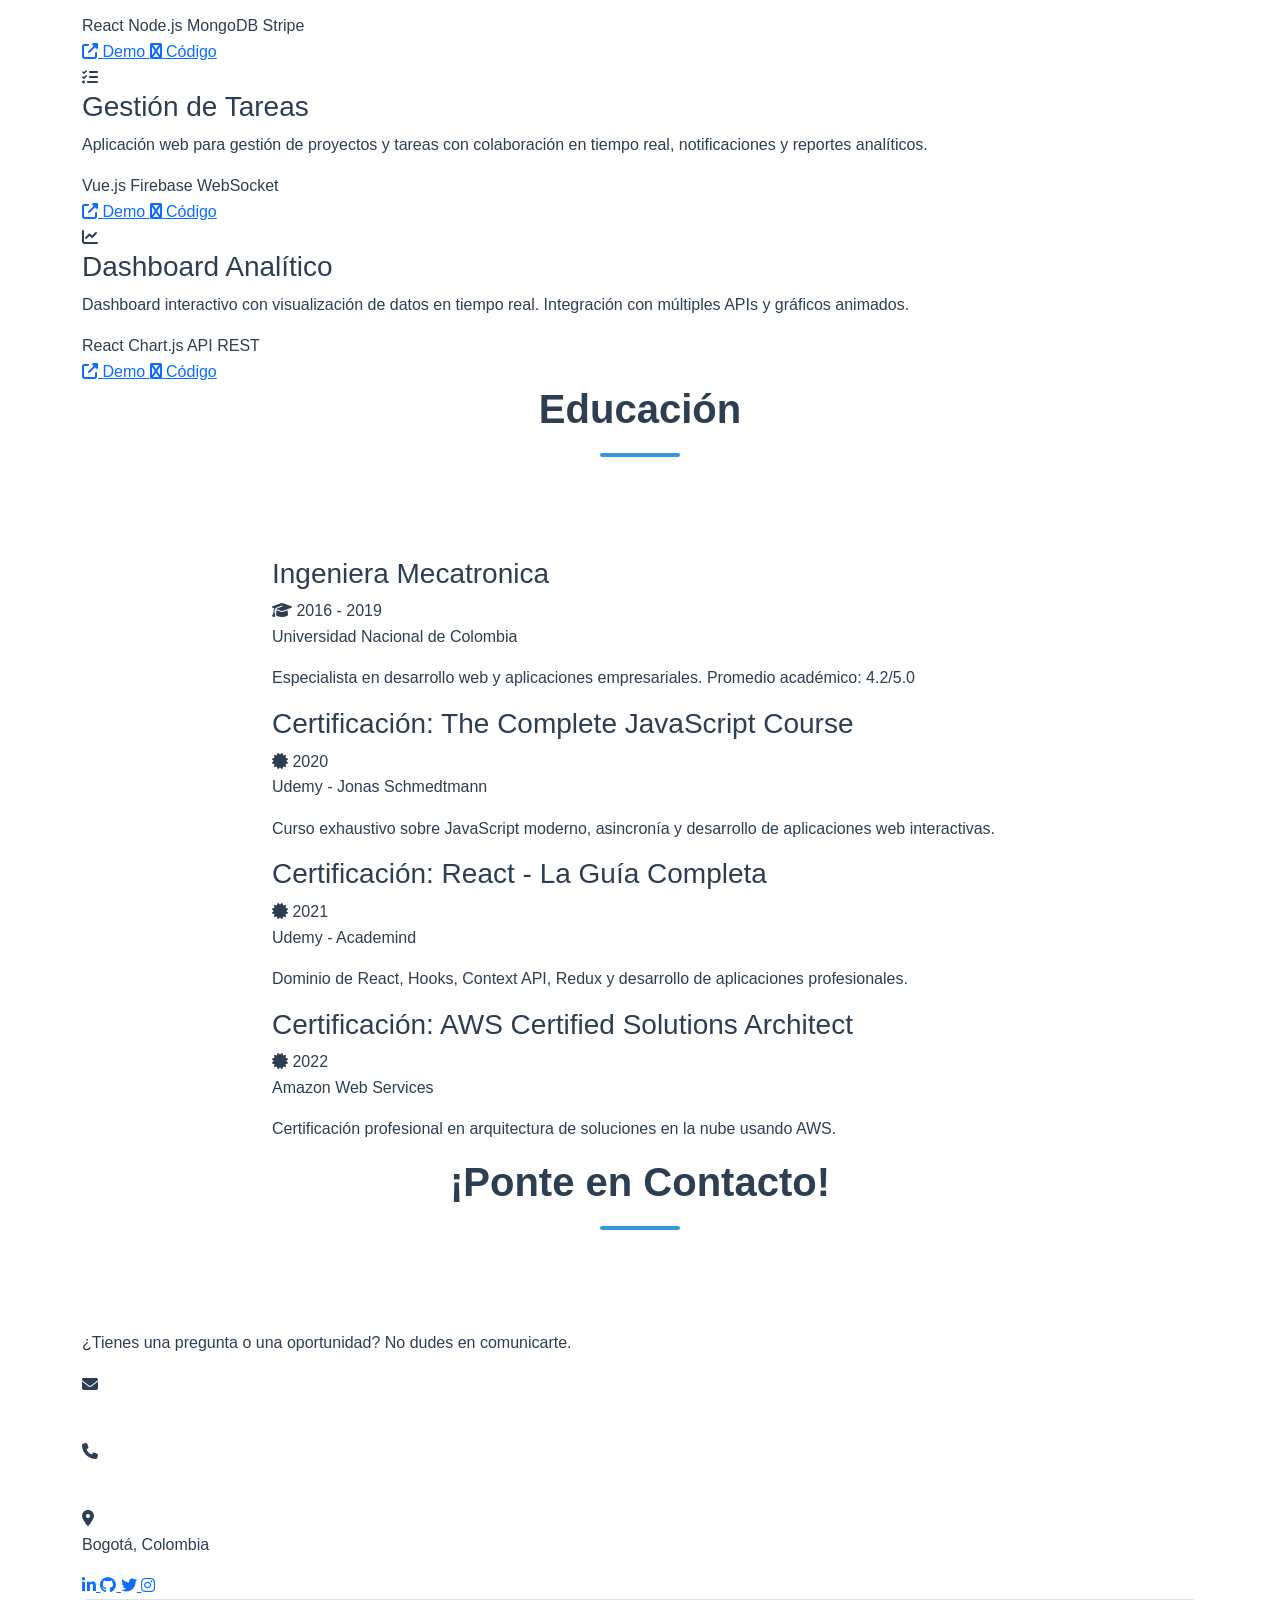
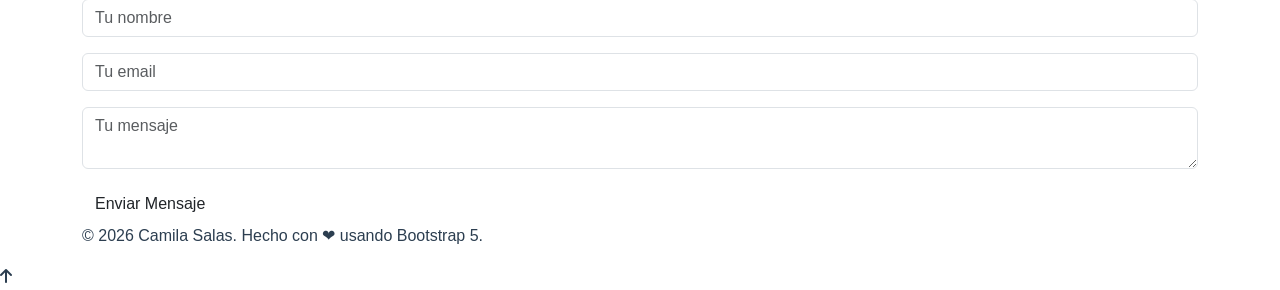
==== commit cca9b2ba: "Fix: Actualización finalización del portafolio 9/03/2026 10:50" ====
--- a/Portafolio/portafolio.html
+++ b/Portafolio/portafolio.html
@@ -82,7 +82,7 @@
         <h2 class="section-title">Acerca de Mí</h2>
         <div class="about-content">
           <div class="about-text">
-            <h3>Científico de Datos</h3>
+            <h3>Científica de Datos</h3>
             <p>
               Soy científica de datos especializada en transformar datos complejos en información estratégica para la toma de decisiones. Combino análisis estadístico, aprendizaje automático y visualización de datos para descubrir patrones, optimizar procesos y generar impacto real en los negocios. Me apasiona convertir datos en conocimiento accionable.
             </p>
@@ -111,7 +111,7 @@
                 <span>3178486480</span></li>
                 </li>
                 <strong>Disponibilidad:</strong>
-                <span>Abierto a oportunidades</span>
+                <span>Abierta a oportunidades</span>
               </li>
             </ul>
           </div>
@@ -253,11 +253,6 @@
         </div>
     </section>
 
-    <!-- Bootstrap 5 JS -->
-    <script src="https://cdnjs.cloudflare.com/ajax/libs/bootstrap/5.3.0/js/bootstrap.bundle.min.js"></script>
-    <!-- Script Personalizado -->
-    <script src="script-portafolio.js"></script>
-
     <!-- ===============================
          SECCIÓN EXPERIENCIA
          =============================== -->
@@ -268,7 +263,7 @@
                 <!-- Experiencia 1 -->
                 <div class="timeline-item">
                     <div class="timeline-content">
-                        <h3>Senior Desarrollador Full Stack</h3>
+                        <h3>Senior Desarrolladora Full Stack</h3>
                         <div class="timeline-date">
                             <i class="fas fa-calendar"></i> Enero 2022 - Presente
                         </div>
@@ -283,7 +278,7 @@
                 <!-- Experiencia 2 -->
                 <div class="timeline-item">
                     <div class="timeline-content">
-                        <h3>Desarrollador Full Stack</h3>
+                        <h3>Desarrolladora Full Stack</h3>
                         <div class="timeline-date">
                             <i class="fas fa-calendar"></i> Junio 2020 - Diciembre 2021
                         </div>
@@ -298,7 +293,7 @@
                 <!-- Experiencia 3 -->
                 <div class="timeline-item">
                     <div class="timeline-content">
-                        <h3>Desarrollador Frontend Junior</h3>
+                        <h3>Desarrolladora Frontend Junior</h3>
                         <div class="timeline-date">
                             <i class="fas fa-calendar"></i> Marzo 2019 - Mayo 2020
                         </div>
@@ -415,13 +410,13 @@
                 <div class="col-lg-8 mx-auto">
                     <!-- Educación 1 -->
                     <div class="education-item">
-                        <h3>Licenciatura en Ingeniería de Sistemas</h3>
+                        <h3>Ingeniera Mecatronica</h3>
                         <div class="education-date">
                             <i class="fas fa-graduation-cap"></i> 2016 - 2019
                         </div>
                         <p class="education-school">Universidad Nacional de Colombia</p>
                         <p>
-                            Especializonte en desarrollo web y aplicaciones empresariales. 
+                            Especialista en desarrollo web y aplicaciones empresariales. 
                             Promedio académico: 4.2/5.0
                         </p>
                     </div>
@@ -477,11 +472,11 @@
             <div class="contact-info">
                 <div class="contact-info-item">
                     <i class="fas fa-envelope"></i>
-                    <p><a href="mailto:juan@example.com" style="color: white;">juan@example.com</a></p>
+                    <p><a href="mailto:Camila@example.com" style="color: white;">Camila@example.com</a></p>
                 </div>
                 <div class="contact-info-item">
                     <i class="fas fa-phone"></i>
-                    <p><a href="tel:+573001234567" style="color: white;">+57 300 123 4567</a></p>
+                    <p><a href="tel:+573178486480" style="color: white;">+573178486480</a></p>
                 </div>
                 <div class="contact-info-item">
                     <i class="fas fa-map-marker-alt"></i>
@@ -544,7 +539,7 @@
     <footer>
         <div class="container">
             <p>
-                &copy; 2024 Juan Pérez. Hecho con <span class="heart">❤</span> usando Bootstrap 5.
+                &copy; 2026 Camila Salas. Hecho con <span class="heart">❤</span> usando Bootstrap 5.
             </p>
         </div>
     </footer>
@@ -553,9 +548,6 @@
     <div class="back-to-top" id="backToTop">
         <i class="fas fa-arrow-up"></i>
     </div>
-
-    <!-- Bootstrap 5 JS -->
-    <script src="https://cdnjs.cloudflare.com/ajax/libs/bootstrap/5.3.0/js/bootstrap.bundle.min.js"></script>
 
     <!-- JavaScript Personalizado -->
     <script>
@@ -755,6 +747,7 @@
         // ===============================
         console.log('%cBienvenido a mi portafolio', 'font-size: 20px; color: #3498db; font-weight: bold;');
         console.log('%c¿Te interesa trabajar juntos? Ponte en contacto conmigo', 'font-size: 14px; color: #e74c3c;');
+    
     </script>
 
   </body>
--- a/Portafolio/styles-portafolio.css
+++ b/Portafolio/styles-portafolio.css
@@ -291,16 +291,3 @@
     transition: width 1s ease;
     border-radius: 10px;
 }
-/* ========================================
-   EFECTO GLOW EN REDES SOCIALES
-   ======================================== */
-
-.social-links a {
-    position: relative;
-    box-shadow: 0 0 20px rgba(0, 0, 0, 0);
-    transition: all 0.3s ease;
-}
-
-.social-links a:hover {
-    box-shadow: 0 0 30px rgba(255, 255, 255, 0.3);
-}
